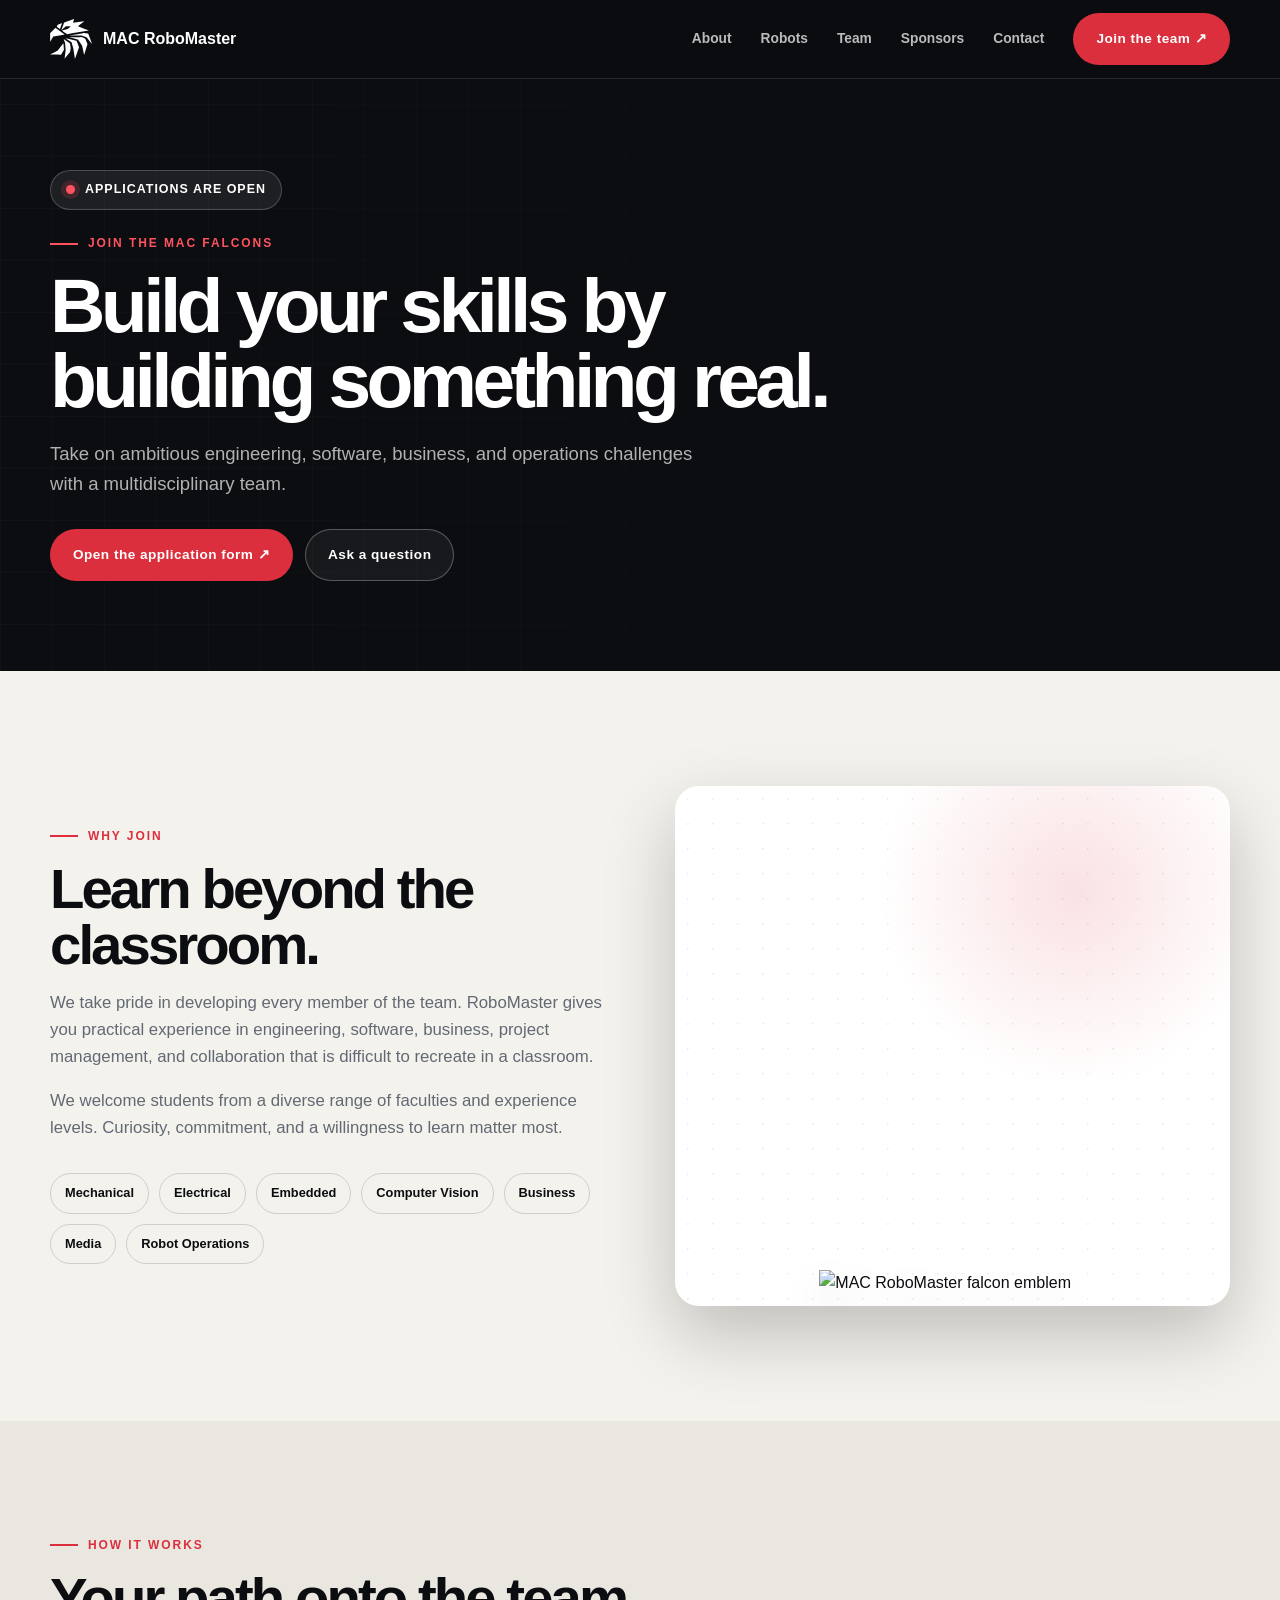
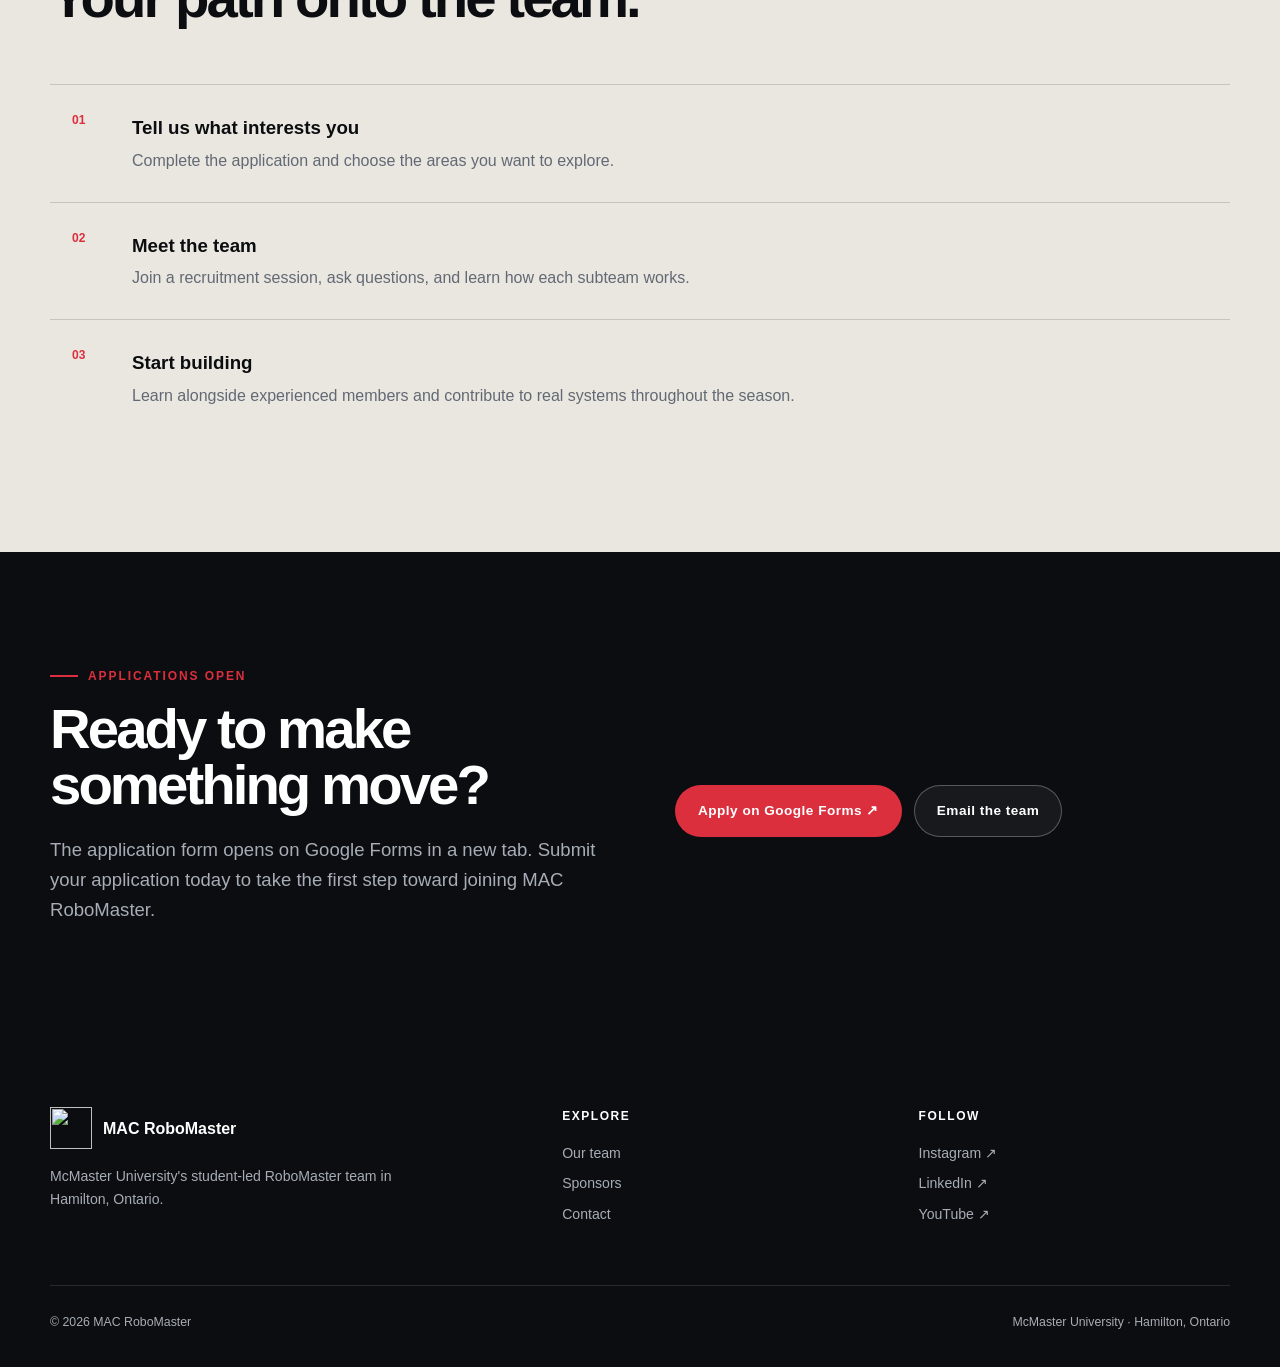
==== applications-open.html @ cfcf93a4 "Open team applications" ====
<!doctype html>
<html lang="en">
<head>
  <meta charset="utf-8">
  <meta name="viewport" content="width=device-width,initial-scale=1">
  <meta name="description" content="Applications to join MAC RoboMaster at McMaster University are now open.">
  <title>Applications Open — MAC RoboMaster</title>
  <link rel="icon" href="assets/img/favicon.ico">
  <link rel="stylesheet" href="assets/css/modern-site.css">
  <style>
    .split-media.logo-art { background: radial-gradient(circle at 72% 20%, rgba(220,47,61,.14), transparent 34%), #fff; }
    .split-media.logo-art::before { opacity: .12; background-image: radial-gradient(circle, rgba(11,13,16,.55) 1px, transparent 1px); }
    .split-media.logo-art img { width: 68%; right: 6%; bottom: 2%; mix-blend-mode: multiply; filter: drop-shadow(0 18px 18px rgba(0,0,0,.12)); }
    .open-badge { display: inline-flex; align-items: center; gap: 10px; margin-bottom: 24px; padding: 9px 15px; border: 1px solid rgba(255,255,255,.2); border-radius: 99px; background: rgba(255,255,255,.08); color: #fff; font-size: .78rem; font-weight: 800; letter-spacing: .08em; text-transform: uppercase; }
    .open-badge::before { width: 9px; height: 9px; border-radius: 50%; background: var(--red-light); box-shadow: 0 0 0 5px rgba(255,82,96,.15); content: ""; }
  </style>
</head>
<body>
  <a class="skip" href="#main">Skip to content</a>
  <header class="site-header"><nav class="nav container" aria-label="Main navigation">
    <a class="brand" href="index.html"><img src="assets/img/macrm_logo_wht.svg" alt=""><span>MAC RoboMaster</span></a>
    <button class="menu-button" id="menu-button" aria-expanded="false" aria-controls="nav-links" aria-label="Open navigation"><span></span></button>
    <div class="nav-links" id="nav-links"><a href="index.html">About</a><a href="Robots.html">Robots</a><a href="Team.html">Team</a><a href="Sponsor.html">Sponsors</a><a href="Contact.html">Contact</a><a class="button active" href="applications-open.html">Join the team ↗</a></div>
  </nav></header>
  <main id="main">
    <section class="page-hero"><div class="container">
      <div class="open-badge">Applications are open</div>
      <p class="eyebrow">Join the Mac Falcons</p>
      <h1 class="title">Build your skills by building something real.</h1>
      <p class="lede">Take on ambitious engineering, software, business, and operations challenges with a multidisciplinary team.</p>
      <div class="hero-actions"><a class="button" href="https://forms.gle/zu6FsdaZoTzcNTRL6" target="_blank" rel="noopener">Open the application form ↗</a><a class="button ghost" href="mailto:macrobomaster@gmail.com">Ask a question</a></div>
    </div></section>
    <section class="section"><div class="container split">
      <div class="reveal"><p class="eyebrow">Why join</p><h2 class="section-title">Learn beyond the classroom.</h2><div class="prose">
        <p>We take pride in developing every member of the team. RoboMaster gives you practical experience in engineering, software, business, project management, and collaboration that is difficult to recreate in a classroom.</p>
        <p>We welcome students from a diverse range of faculties and experience levels. Curiosity, commitment, and a willingness to learn matter most.</p>
      </div>
      <div class="roles"><span class="role">Mechanical</span><span class="role">Electrical</span><span class="role">Embedded</span><span class="role">Computer Vision</span><span class="role">Business</span><span class="role">Media</span><span class="role">Robot Operations</span></div></div>
      <div class="split-media logo-art reveal"><img src="assets/img/logo_master.png" alt="MAC RoboMaster falcon emblem"></div>
    </div></section>
    <section class="section soft"><div class="container"><div class="section-head reveal"><div><p class="eyebrow">How it works</p><h2 class="section-title">Your path onto the team.</h2></div></div>
      <div class="steps reveal"><article class="step"><h3>Tell us what interests you</h3><p>Complete the application and choose the areas you want to explore.</p></article><article class="step"><h3>Meet the team</h3><p>Join a recruitment session, ask questions, and learn how each subteam works.</p></article><article class="step"><h3>Start building</h3><p>Learn alongside experienced members and contribute to real systems throughout the season.</p></article></div>
    </div></section>
    <section class="section dark"><div class="container split"><div><p class="eyebrow">Applications open</p><h2 class="section-title">Ready to make something move?</h2><p class="lede">The application form opens on Google Forms in a new tab. Submit your application today to take the first step toward joining MAC RoboMaster.</p></div><div class="hero-actions"><a class="button" href="https://forms.gle/zu6FsdaZoTzcNTRL6" target="_blank" rel="noopener">Apply on Google Forms ↗</a><a class="button ghost" href="mailto:macrobomaster@gmail.com">Email the team</a></div></div></section>
  </main>
  <footer><div class="container"><div class="footer-top"><div><a class="brand" href="index.html"><img src="assets/img/logo.png" alt=""><span>MAC RoboMaster</span></a><p class="footer-note">McMaster University's student-led RoboMaster team in Hamilton, Ontario.</p></div><div class="footer-group"><strong>Explore</strong><a href="Team.html">Our team</a><a href="Sponsor.html">Sponsors</a><a href="Contact.html">Contact</a></div><div class="footer-group"><strong>Follow</strong><a href="https://instagram.com/macrobomaster">Instagram ↗</a><a href="https://www.linkedin.com/company/mac-robomaster">LinkedIn ↗</a><a href="https://www.youtube.com/channel/UCUXVhB4hOqwW6mYe6Jd7yig">YouTube ↗</a></div></div><div class="footer-bottom"><span>© <span data-year>2026</span> MAC RoboMaster</span><span>McMaster University · Hamilton, Ontario</span></div></div></footer>
  <script src="assets/js/modern-site.js"></script>
</body>
</html>
---- assets/css/modern-site.css ----
:root{--ink:#0b0d10;--soft:#15191f;--panel:#1b2027;--paper:#f4f2ed;--white:#fff;--muted:#a7adb6;--muted-dark:#626974;--red:#dc2f3d;--red-light:#ff5260;--gold:#f2b134;--line:rgba(255,255,255,.12);--radius:24px;--shadow:0 28px 70px rgba(0,0,0,.22);--max:1180px}
*,*:before,*:after{box-sizing:border-box}html{scroll-behavior:smooth}body{margin:0;color:var(--ink);background:var(--paper);font-family:Inter,ui-sans-serif,-apple-system,BlinkMacSystemFont,"Segoe UI",sans-serif;line-height:1.6;-webkit-font-smoothing:antialiased}body.menu-open{overflow:hidden}img{display:block;max-width:100%}a{color:inherit;text-decoration:none}button{font:inherit}a,button{-webkit-tap-highlight-color:transparent}:focus-visible{outline:3px solid var(--gold);outline-offset:4px}.container{width:min(calc(100% - 40px),var(--max));margin-inline:auto}.skip{position:fixed;top:12px;left:12px;z-index:100;padding:10px 14px;border-radius:8px;background:#fff;transform:translateY(-150%)}.skip:focus{transform:none}
.eyebrow{display:flex;align-items:center;gap:10px;margin:0 0 15px;color:var(--red);font-size:.75rem;font-weight:850;letter-spacing:.16em;text-transform:uppercase}.eyebrow:before{content:"";width:28px;height:2px;background:currentColor}.title{max-width:820px;margin:0;font-size:clamp(2.5rem,6vw,5.6rem);font-weight:850;letter-spacing:-.06em;line-height:.97}.section-title{max-width:760px;margin:0;font-size:clamp(2.2rem,4.4vw,4.2rem);font-weight:830;letter-spacing:-.052em;line-height:1}.lede{max-width:660px;margin:22px 0 0;color:var(--muted-dark);font-size:clamp(1rem,1.5vw,1.16rem)}.button{display:inline-flex;min-height:52px;align-items:center;justify-content:center;gap:9px;padding:0 22px;border:1px solid transparent;border-radius:99px;background:var(--red);color:#fff;font-size:.85rem;font-weight:800;letter-spacing:.035em;cursor:pointer;transition:.2s}.button:hover{transform:translateY(-2px);background:var(--red-light)}.button.ghost{border-color:rgba(255,255,255,.28);background:rgba(255,255,255,.05)}.button.ghost:hover{background:rgba(255,255,255,.12)}.text-link{padding-bottom:5px;border-bottom:1px solid;color:var(--red);font-size:.84rem;font-weight:800}
.site-header{position:fixed;inset:0 0 auto;z-index:40;border-bottom:1px solid var(--line);color:#fff;background:rgba(11,13,16,.9);backdrop-filter:blur(18px)}.nav{display:flex;height:78px;align-items:center;justify-content:space-between}.brand{display:inline-flex;align-items:center;gap:11px;font-weight:800}.brand img{width:42px;height:42px;object-fit:contain}.nav-links{display:flex;align-items:center;gap:29px}.nav-links>a:not(.button){color:rgba(255,255,255,.72);font-size:.86rem;font-weight:700}.nav-links>a.active,.nav-links>a:hover{color:#fff!important}.menu-button{display:none;width:46px;height:46px;align-items:center;justify-content:center;border:1px solid var(--line);border-radius:50%;color:#fff;background:rgba(255,255,255,.06)}.menu-button span,.menu-button span:before,.menu-button span:after{display:block;width:18px;height:2px;background:currentColor;content:""}.menu-button span:before{transform:translateY(-6px)}.menu-button span:after{transform:translateY(4px)}
.page-hero{position:relative;display:flex;min-height:600px;align-items:end;padding:170px 0 90px;overflow:hidden;color:#fff;background:var(--ink)}.page-hero:before{position:absolute;inset:0;content:"";background:linear-gradient(90deg,rgba(11,13,16,.98),rgba(11,13,16,.6)),var(--hero-image,url("../img/background.jpg")) center/cover}.page-hero:after{position:absolute;inset:0;content:"";opacity:.17;background-image:linear-gradient(rgba(255,255,255,.13) 1px,transparent 1px),linear-gradient(90deg,rgba(255,255,255,.13) 1px,transparent 1px);background-size:52px 52px;mask-image:linear-gradient(90deg,#000,transparent)}.page-hero .container{position:relative;z-index:1}.page-hero .eyebrow{color:var(--red-light)}.page-hero .lede{color:rgba(255,255,255,.68)}.hero-actions{display:flex;flex-wrap:wrap;gap:12px;margin-top:30px}
.section{padding:115px 0}.section.dark{color:#fff;background:var(--ink)}.section.soft{background:#eae7e0}.section-head{display:flex;align-items:end;justify-content:space-between;gap:50px;margin-bottom:58px}.section.dark .lede{color:var(--muted)}.grid{display:grid;gap:22px}.cards-4{grid-template-columns:repeat(4,1fr)}.cards-3{grid-template-columns:repeat(3,1fr)}.cards-2{grid-template-columns:repeat(2,1fr)}
.person{overflow:hidden;border-radius:var(--radius);background:#fff;box-shadow:0 10px 35px rgba(0,0,0,.07)}.person-image{aspect-ratio:1/.94;overflow:hidden;background:#d9d5cd}.person-image img{width:100%;height:100%;object-fit:cover;filter:saturate(.86);transition:transform .4s}.person:hover img{transform:scale(1.035)}.person-copy{padding:22px}.person h3{margin:0 0 5px;font-size:1.12rem;letter-spacing:-.025em}.person p{margin:0;color:var(--muted-dark);font-size:.84rem;line-height:1.5}.dark .person{background:var(--panel)}.dark .person p{color:var(--muted)}
.people-compact{display:grid;grid-template-columns:repeat(4,1fr);border-top:1px solid rgba(11,13,16,.16);border-left:1px solid rgba(11,13,16,.16)}.compact-person{padding:25px;border-right:1px solid rgba(11,13,16,.16);border-bottom:1px solid rgba(11,13,16,.16)}.compact-person strong{display:block}.compact-person span{color:var(--muted-dark);font-size:.82rem}
.sponsor-tier{margin-top:72px}.tier-title{display:flex;align-items:center;gap:18px;margin-bottom:24px;font-size:.78rem;font-weight:850;letter-spacing:.15em;text-transform:uppercase}.tier-title:after{height:1px;flex:1;content:"";background:rgba(11,13,16,.16)}.logo-grid{display:grid;grid-template-columns:repeat(3,1fr);gap:18px}.logo-card{display:flex;min-height:190px;align-items:center;justify-content:center;padding:35px;border:1px solid rgba(11,13,16,.11);border-radius:20px;background:#fff}.logo-card img{max-width:80%;max-height:105px;object-fit:contain}
.feature-card{min-height:280px;padding:32px;border:1px solid var(--line);border-radius:var(--radius);background:var(--panel)}.feature-card .num{color:var(--red-light);font-size:.72rem;font-weight:850;letter-spacing:.14em}.feature-card h3{margin:80px 0 10px;font-size:1.35rem}.feature-card p{margin:0;color:var(--muted);font-size:.9rem}
.split{display:grid;grid-template-columns:1fr 1fr;gap:70px;align-items:center}.split-media{position:relative;min-height:520px;overflow:hidden;border-radius:var(--radius);background:var(--soft);box-shadow:var(--shadow)}.split-media>img.cover{width:100%;height:100%;position:absolute;object-fit:cover;opacity:.64}.split-media.logo-art{background:radial-gradient(circle at 70% 20%,rgba(220,47,61,.35),transparent 30%),var(--soft)}.split-media.logo-art:before{position:absolute;inset:0;content:"";opacity:.22;background-image:radial-gradient(circle,rgba(255,255,255,.5) 1px,transparent 1px);background-size:25px 25px}.split-media.logo-art img{position:absolute;width:75%;right:-5%;bottom:-7%}.prose p{color:var(--muted-dark);font-size:1.05rem}.donate-box{display:flex;align-items:center;gap:30px;margin-top:32px;padding:24px;border:1px solid rgba(11,13,16,.12);border-radius:18px;background:#fff}.donate-box img{width:120px}.donate-box p{margin:0 0 12px;font-size:.85rem}
.contact-cards{display:grid;grid-template-columns:repeat(3,1fr);gap:20px}.contact-card{min-height:250px;padding:30px;border-radius:var(--radius);background:#fff;box-shadow:0 10px 35px rgba(0,0,0,.06)}.contact-card span{color:var(--red);font-size:.72rem;font-weight:850;letter-spacing:.14em;text-transform:uppercase}.contact-card h3{margin:70px 0 8px;font-size:1.4rem}.contact-card p,.contact-card address{margin:0;color:var(--muted-dark);font-size:.9rem;font-style:normal}.contact-card a:hover{color:var(--red)}.map{min-height:430px;overflow:hidden;border-radius:var(--radius);background:var(--soft)}.map iframe{display:block;width:100%;height:430px;border:0;filter:grayscale(.7) contrast(1.1)}.social-band{position:relative;padding:100px 0;color:#fff;background:linear-gradient(90deg,rgba(11,13,16,.94),rgba(11,13,16,.62)),url("../img/inst.jpg") center/cover}.social-band .container{display:flex;align-items:end;justify-content:space-between;gap:35px}
.steps{counter-reset:steps}.step{position:relative;padding:28px 28px 28px 82px;border-top:1px solid rgba(11,13,16,.16);counter-increment:steps}.step:before{position:absolute;left:22px;top:26px;color:var(--red);font-size:.75rem;font-weight:850;content:"0" counter(steps)}.step h3{margin:0 0 5px}.step p{margin:0;color:var(--muted-dark)}.roles{display:flex;flex-wrap:wrap;gap:10px;margin-top:32px}.role{padding:9px 14px;border:1px solid rgba(11,13,16,.15);border-radius:99px;font-size:.8rem;font-weight:750}
.status-page{display:grid;min-height:100svh;place-items:center;padding:110px 20px 40px;color:#fff;background:linear-gradient(90deg,rgba(11,13,16,.95),rgba(11,13,16,.72)),url("../img/background.jpg") center/cover}.status-card{width:min(100%,720px);padding:clamp(32px,7vw,70px);border:1px solid var(--line);border-radius:32px;background:rgba(20,24,30,.78);box-shadow:var(--shadow);backdrop-filter:blur(16px)}.status-icon{display:grid;width:62px;height:62px;margin-bottom:32px;place-items:center;border-radius:50%;background:rgba(220,47,61,.18);font-size:1.6rem}.status-card p{max-width:520px;color:var(--muted)}
footer{padding:68px 0 34px;color:#fff;background:var(--ink)}.footer-top{display:grid;padding-bottom:52px;grid-template-columns:1.2fr .8fr .8fr;gap:45px;border-bottom:1px solid var(--line)}.footer-top .brand{margin-bottom:16px}.footer-note{max-width:380px;margin:0;color:var(--muted);font-size:.88rem}.footer-group strong{display:block;margin-bottom:15px;font-size:.75rem;letter-spacing:.13em;text-transform:uppercase}.footer-group a{display:block;width:max-content;margin:8px 0;color:var(--muted);font-size:.88rem}.footer-group a:hover{color:#fff}.footer-bottom{display:flex;padding-top:27px;justify-content:space-between;color:var(--muted);font-size:.77rem}.reveal{opacity:0;transform:translateY(20px);transition:opacity .65s,transform .65s}.reveal.visible{opacity:1;transform:none}
@media(max-width:900px){.menu-button{display:flex}.nav-links{position:fixed;inset:78px 0 auto;display:grid;padding:25px 20px 32px;border-top:1px solid var(--line);background:rgba(11,13,16,.98);transform:translateY(-130%);transition:transform .25s}.nav-links.open{transform:none}.nav-links>a:not(.button){padding:7px 0;font-size:1rem}.cards-4,.cards-3{grid-template-columns:repeat(2,1fr)}.people-compact{grid-template-columns:repeat(3,1fr)}.split{grid-template-columns:1fr;gap:45px}.contact-cards{grid-template-columns:1fr}.social-band .container{display:block}.social-band .button{margin-top:25px}}
@media(max-width:640px){.container{width:min(calc(100% - 28px),var(--max))}.brand span{display:none}.page-hero{min-height:540px;padding:145px 0 72px}.section{padding:82px 0}.section-head{display:block;margin-bottom:40px}.cards-4,.cards-3,.cards-2,.logo-grid{grid-template-columns:1fr}.people-compact{grid-template-columns:repeat(2,1fr)}.split-media{min-height:380px}.donate-box{display:block}.donate-box img{margin-bottom:20px}.footer-top{grid-template-columns:1fr 1fr}.footer-top>:first-child{grid-column:1/-1}.footer-bottom{display:block}.footer-bottom span{display:block;margin:7px 0}}
@media(prefers-reduced-motion:reduce){html{scroll-behavior:auto}*,*:before,*:after{transition-duration:.01ms!important}.reveal{opacity:1;transform:none}}
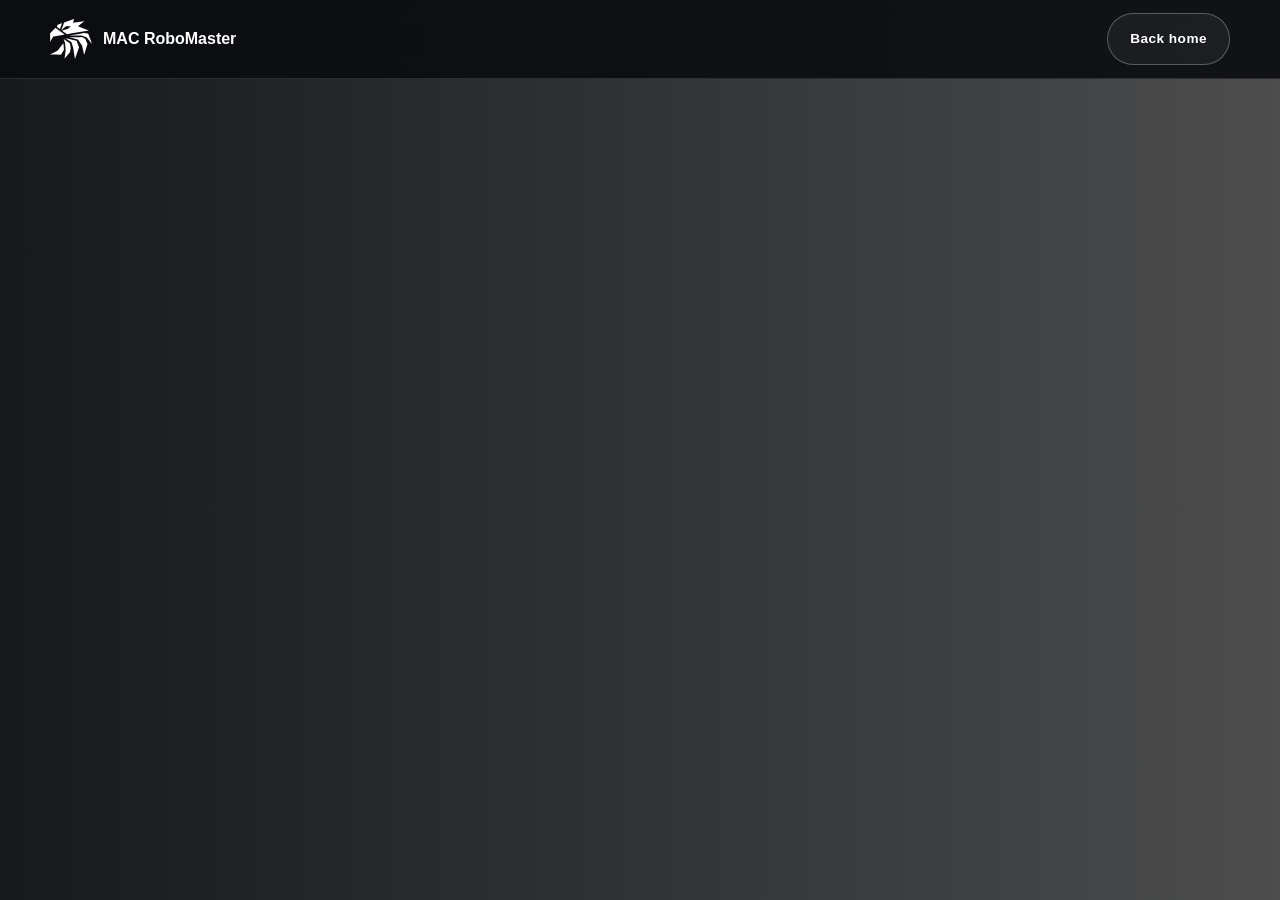
==== commit 9f84d519: "Update team names and close recruitment" ====
--- a/applications-open.html
+++ b/applications-open.html
@@ -3,47 +3,19 @@
 <head>
   <meta charset="utf-8">
   <meta name="viewport" content="width=device-width,initial-scale=1">
-  <meta name="description" content="Applications to join MAC RoboMaster at McMaster University are now open.">
-  <title>Applications Open — MAC RoboMaster</title>
+  <meta name="description" content="MAC RoboMaster applications are currently closed. Sign up for a recruitment reminder.">
+  <meta http-equiv="refresh" content="0; url=sorry.html">
+  <title>Applications Closed — MAC RoboMaster</title>
+  <link rel="canonical" href="sorry.html">
   <link rel="icon" href="assets/img/favicon.ico">
   <link rel="stylesheet" href="assets/css/modern-site.css">
-  <style>
-    .split-media.logo-art { background: radial-gradient(circle at 72% 20%, rgba(220,47,61,.14), transparent 34%), #fff; }
-    .split-media.logo-art::before { opacity: .12; background-image: radial-gradient(circle, rgba(11,13,16,.55) 1px, transparent 1px); }
-    .split-media.logo-art img { width: 68%; right: 6%; bottom: 2%; mix-blend-mode: multiply; filter: drop-shadow(0 18px 18px rgba(0,0,0,.12)); }
-    .open-badge { display: inline-flex; align-items: center; gap: 10px; margin-bottom: 24px; padding: 9px 15px; border: 1px solid rgba(255,255,255,.2); border-radius: 99px; background: rgba(255,255,255,.08); color: #fff; font-size: .78rem; font-weight: 800; letter-spacing: .08em; text-transform: uppercase; }
-    .open-badge::before { width: 9px; height: 9px; border-radius: 50%; background: var(--red-light); box-shadow: 0 0 0 5px rgba(255,82,96,.15); content: ""; }
-  </style>
 </head>
 <body>
-  <a class="skip" href="#main">Skip to content</a>
-  <header class="site-header"><nav class="nav container" aria-label="Main navigation">
-    <a class="brand" href="index.html"><img src="assets/img/macrm_logo_wht.svg" alt=""><span>MAC RoboMaster</span></a>
-    <button class="menu-button" id="menu-button" aria-expanded="false" aria-controls="nav-links" aria-label="Open navigation"><span></span></button>
-    <div class="nav-links" id="nav-links"><a href="index.html">About</a><a href="Robots.html">Robots</a><a href="Team.html">Team</a><a href="Sponsor.html">Sponsors</a><a href="Contact.html">Contact</a><a class="button active" href="applications-open.html">Join the team ↗</a></div>
-  </nav></header>
-  <main id="main">
-    <section class="page-hero"><div class="container">
-      <div class="open-badge">Applications are open</div>
-      <p class="eyebrow">Join the Mac Falcons</p>
-      <h1 class="title">Build your skills by building something real.</h1>
-      <p class="lede">Take on ambitious engineering, software, business, and operations challenges with a multidisciplinary team.</p>
-      <div class="hero-actions"><a class="button" href="https://forms.gle/zu6FsdaZoTzcNTRL6" target="_blank" rel="noopener">Open the application form ↗</a><a class="button ghost" href="mailto:macrobomaster@gmail.com">Ask a question</a></div>
-    </div></section>
-    <section class="section"><div class="container split">
-      <div class="reveal"><p class="eyebrow">Why join</p><h2 class="section-title">Learn beyond the classroom.</h2><div class="prose">
-        <p>We take pride in developing every member of the team. RoboMaster gives you practical experience in engineering, software, business, project management, and collaboration that is difficult to recreate in a classroom.</p>
-        <p>We welcome students from a diverse range of faculties and experience levels. Curiosity, commitment, and a willingness to learn matter most.</p>
-      </div>
-      <div class="roles"><span class="role">Mechanical</span><span class="role">Electrical</span><span class="role">Embedded</span><span class="role">Computer Vision</span><span class="role">Business</span><span class="role">Media</span><span class="role">Robot Operations</span></div></div>
-      <div class="split-media logo-art reveal"><img src="assets/img/logo_master.png" alt="MAC RoboMaster falcon emblem"></div>
-    </div></section>
-    <section class="section soft"><div class="container"><div class="section-head reveal"><div><p class="eyebrow">How it works</p><h2 class="section-title">Your path onto the team.</h2></div></div>
-      <div class="steps reveal"><article class="step"><h3>Tell us what interests you</h3><p>Complete the application and choose the areas you want to explore.</p></article><article class="step"><h3>Meet the team</h3><p>Join a recruitment session, ask questions, and learn how each subteam works.</p></article><article class="step"><h3>Start building</h3><p>Learn alongside experienced members and contribute to real systems throughout the season.</p></article></div>
-    </div></section>
-    <section class="section dark"><div class="container split"><div><p class="eyebrow">Applications open</p><h2 class="section-title">Ready to make something move?</h2><p class="lede">The application form opens on Google Forms in a new tab. Submit your application today to take the first step toward joining MAC RoboMaster.</p></div><div class="hero-actions"><a class="button" href="https://forms.gle/zu6FsdaZoTzcNTRL6" target="_blank" rel="noopener">Apply on Google Forms ↗</a><a class="button ghost" href="mailto:macrobomaster@gmail.com">Email the team</a></div></div></section>
-  </main>
-  <footer><div class="container"><div class="footer-top"><div><a class="brand" href="index.html"><img src="assets/img/logo.png" alt=""><span>MAC RoboMaster</span></a><p class="footer-note">McMaster University's student-led RoboMaster team in Hamilton, Ontario.</p></div><div class="footer-group"><strong>Explore</strong><a href="Team.html">Our team</a><a href="Sponsor.html">Sponsors</a><a href="Contact.html">Contact</a></div><div class="footer-group"><strong>Follow</strong><a href="https://instagram.com/macrobomaster">Instagram ↗</a><a href="https://www.linkedin.com/company/mac-robomaster">LinkedIn ↗</a><a href="https://www.youtube.com/channel/UCUXVhB4hOqwW6mYe6Jd7yig">YouTube ↗</a></div></div><div class="footer-bottom"><span>© <span data-year>2026</span> MAC RoboMaster</span><span>McMaster University · Hamilton, Ontario</span></div></div></footer>
-  <script src="assets/js/modern-site.js"></script>
+  <main class="status-page"><section class="status-card">
+    <p class="eyebrow">Recruitment update</p>
+    <h1 class="section-title">Applications are currently closed.</h1>
+    <p>Sign up for a reminder when recruitment reopens.</p>
+    <div class="hero-actions"><a class="button" href="sorry.html">Get an application reminder ↗</a><a class="button ghost" href="index.html">Back to homepage</a></div>
+  </section></main>
 </body>
 </html>
--- a/assets/css/modern-site.css
+++ b/assets/css/modern-site.css
@@ -3,7 +3,7 @@
 .eyebrow{display:flex;align-items:center;gap:10px;margin:0 0 15px;color:var(--red);font-size:.75rem;font-weight:850;letter-spacing:.16em;text-transform:uppercase}.eyebrow:before{content:"";width:28px;height:2px;background:currentColor}.title{max-width:820px;margin:0;font-size:clamp(2.5rem,6vw,5.6rem);font-weight:850;letter-spacing:-.06em;line-height:.97}.section-title{max-width:760px;margin:0;font-size:clamp(2.2rem,4.4vw,4.2rem);font-weight:830;letter-spacing:-.052em;line-height:1}.lede{max-width:660px;margin:22px 0 0;color:var(--muted-dark);font-size:clamp(1rem,1.5vw,1.16rem)}.button{display:inline-flex;min-height:52px;align-items:center;justify-content:center;gap:9px;padding:0 22px;border:1px solid transparent;border-radius:99px;background:var(--red);color:#fff;font-size:.85rem;font-weight:800;letter-spacing:.035em;cursor:pointer;transition:.2s}.button:hover{transform:translateY(-2px);background:var(--red-light)}.button.ghost{border-color:rgba(255,255,255,.28);background:rgba(255,255,255,.05)}.button.ghost:hover{background:rgba(255,255,255,.12)}.text-link{padding-bottom:5px;border-bottom:1px solid;color:var(--red);font-size:.84rem;font-weight:800}
 .site-header{position:fixed;inset:0 0 auto;z-index:40;border-bottom:1px solid var(--line);color:#fff;background:rgba(11,13,16,.9);backdrop-filter:blur(18px)}.nav{display:flex;height:78px;align-items:center;justify-content:space-between}.brand{display:inline-flex;align-items:center;gap:11px;font-weight:800}.brand img{width:42px;height:42px;object-fit:contain}.nav-links{display:flex;align-items:center;gap:29px}.nav-links>a:not(.button){color:rgba(255,255,255,.72);font-size:.86rem;font-weight:700}.nav-links>a.active,.nav-links>a:hover{color:#fff!important}.menu-button{display:none;width:46px;height:46px;align-items:center;justify-content:center;border:1px solid var(--line);border-radius:50%;color:#fff;background:rgba(255,255,255,.06)}.menu-button span,.menu-button span:before,.menu-button span:after{display:block;width:18px;height:2px;background:currentColor;content:""}.menu-button span:before{transform:translateY(-6px)}.menu-button span:after{transform:translateY(4px)}
 .page-hero{position:relative;display:flex;min-height:600px;align-items:end;padding:170px 0 90px;overflow:hidden;color:#fff;background:var(--ink)}.page-hero:before{position:absolute;inset:0;content:"";background:linear-gradient(90deg,rgba(11,13,16,.98),rgba(11,13,16,.6)),var(--hero-image,url("../img/background.jpg")) center/cover}.page-hero:after{position:absolute;inset:0;content:"";opacity:.17;background-image:linear-gradient(rgba(255,255,255,.13) 1px,transparent 1px),linear-gradient(90deg,rgba(255,255,255,.13) 1px,transparent 1px);background-size:52px 52px;mask-image:linear-gradient(90deg,#000,transparent)}.page-hero .container{position:relative;z-index:1}.page-hero .eyebrow{color:var(--red-light)}.page-hero .lede{color:rgba(255,255,255,.68)}.hero-actions{display:flex;flex-wrap:wrap;gap:12px;margin-top:30px}
-.section{padding:115px 0}.section.dark{color:#fff;background:var(--ink)}.section.soft{background:#eae7e0}.section-head{display:flex;align-items:end;justify-content:space-between;gap:50px;margin-bottom:58px}.section.dark .lede{color:var(--muted)}.grid{display:grid;gap:22px}.cards-4{grid-template-columns:repeat(4,1fr)}.cards-3{grid-template-columns:repeat(3,1fr)}.cards-2{grid-template-columns:repeat(2,1fr)}
+.section{padding:115px 0}.section.dark{color:#fff;background:var(--ink)}.section.soft{background:#eae7e0}.section-head{display:flex;align-items:end;justify-content:space-between;gap:50px;margin-bottom:58px}.section.dark .lede{color:var(--muted)}.grid{display:grid;gap:22px}.cards-5{grid-template-columns:repeat(5,minmax(0,1fr))}.cards-4{grid-template-columns:repeat(4,1fr)}.cards-3{grid-template-columns:repeat(3,1fr)}.cards-2{grid-template-columns:repeat(2,1fr)}
 .person{overflow:hidden;border-radius:var(--radius);background:#fff;box-shadow:0 10px 35px rgba(0,0,0,.07)}.person-image{aspect-ratio:1/.94;overflow:hidden;background:#d9d5cd}.person-image img{width:100%;height:100%;object-fit:cover;filter:saturate(.86);transition:transform .4s}.person:hover img{transform:scale(1.035)}.person-copy{padding:22px}.person h3{margin:0 0 5px;font-size:1.12rem;letter-spacing:-.025em}.person p{margin:0;color:var(--muted-dark);font-size:.84rem;line-height:1.5}.dark .person{background:var(--panel)}.dark .person p{color:var(--muted)}
 .people-compact{display:grid;grid-template-columns:repeat(4,1fr);border-top:1px solid rgba(11,13,16,.16);border-left:1px solid rgba(11,13,16,.16)}.compact-person{padding:25px;border-right:1px solid rgba(11,13,16,.16);border-bottom:1px solid rgba(11,13,16,.16)}.compact-person strong{display:block}.compact-person span{color:var(--muted-dark);font-size:.82rem}
 .sponsor-tier{margin-top:72px}.tier-title{display:flex;align-items:center;gap:18px;margin-bottom:24px;font-size:.78rem;font-weight:850;letter-spacing:.15em;text-transform:uppercase}.tier-title:after{height:1px;flex:1;content:"";background:rgba(11,13,16,.16)}.logo-grid{display:grid;grid-template-columns:repeat(3,1fr);gap:18px}.logo-card{display:flex;min-height:190px;align-items:center;justify-content:center;padding:35px;border:1px solid rgba(11,13,16,.11);border-radius:20px;background:#fff}.logo-card img{max-width:80%;max-height:105px;object-fit:contain}
@@ -13,6 +13,6 @@
 .steps{counter-reset:steps}.step{position:relative;padding:28px 28px 28px 82px;border-top:1px solid rgba(11,13,16,.16);counter-increment:steps}.step:before{position:absolute;left:22px;top:26px;color:var(--red);font-size:.75rem;font-weight:850;content:"0" counter(steps)}.step h3{margin:0 0 5px}.step p{margin:0;color:var(--muted-dark)}.roles{display:flex;flex-wrap:wrap;gap:10px;margin-top:32px}.role{padding:9px 14px;border:1px solid rgba(11,13,16,.15);border-radius:99px;font-size:.8rem;font-weight:750}
 .status-page{display:grid;min-height:100svh;place-items:center;padding:110px 20px 40px;color:#fff;background:linear-gradient(90deg,rgba(11,13,16,.95),rgba(11,13,16,.72)),url("../img/background.jpg") center/cover}.status-card{width:min(100%,720px);padding:clamp(32px,7vw,70px);border:1px solid var(--line);border-radius:32px;background:rgba(20,24,30,.78);box-shadow:var(--shadow);backdrop-filter:blur(16px)}.status-icon{display:grid;width:62px;height:62px;margin-bottom:32px;place-items:center;border-radius:50%;background:rgba(220,47,61,.18);font-size:1.6rem}.status-card p{max-width:520px;color:var(--muted)}
 footer{padding:68px 0 34px;color:#fff;background:var(--ink)}.footer-top{display:grid;padding-bottom:52px;grid-template-columns:1.2fr .8fr .8fr;gap:45px;border-bottom:1px solid var(--line)}.footer-top .brand{margin-bottom:16px}.footer-note{max-width:380px;margin:0;color:var(--muted);font-size:.88rem}.footer-group strong{display:block;margin-bottom:15px;font-size:.75rem;letter-spacing:.13em;text-transform:uppercase}.footer-group a{display:block;width:max-content;margin:8px 0;color:var(--muted);font-size:.88rem}.footer-group a:hover{color:#fff}.footer-bottom{display:flex;padding-top:27px;justify-content:space-between;color:var(--muted);font-size:.77rem}.reveal{opacity:0;transform:translateY(20px);transition:opacity .65s,transform .65s}.reveal.visible{opacity:1;transform:none}
-@media(max-width:900px){.menu-button{display:flex}.nav-links{position:fixed;inset:78px 0 auto;display:grid;padding:25px 20px 32px;border-top:1px solid var(--line);background:rgba(11,13,16,.98);transform:translateY(-130%);transition:transform .25s}.nav-links.open{transform:none}.nav-links>a:not(.button){padding:7px 0;font-size:1rem}.cards-4,.cards-3{grid-template-columns:repeat(2,1fr)}.people-compact{grid-template-columns:repeat(3,1fr)}.split{grid-template-columns:1fr;gap:45px}.contact-cards{grid-template-columns:1fr}.social-band .container{display:block}.social-band .button{margin-top:25px}}
-@media(max-width:640px){.container{width:min(calc(100% - 28px),var(--max))}.brand span{display:none}.page-hero{min-height:540px;padding:145px 0 72px}.section{padding:82px 0}.section-head{display:block;margin-bottom:40px}.cards-4,.cards-3,.cards-2,.logo-grid{grid-template-columns:1fr}.people-compact{grid-template-columns:repeat(2,1fr)}.split-media{min-height:380px}.donate-box{display:block}.donate-box img{margin-bottom:20px}.footer-top{grid-template-columns:1fr 1fr}.footer-top>:first-child{grid-column:1/-1}.footer-bottom{display:block}.footer-bottom span{display:block;margin:7px 0}}
+@media(max-width:900px){.menu-button{display:flex}.nav-links{position:fixed;inset:78px 0 auto;display:grid;padding:25px 20px 32px;border-top:1px solid var(--line);background:rgba(11,13,16,.98);transform:translateY(-130%);transition:transform .25s}.nav-links.open{transform:none}.nav-links>a:not(.button){padding:7px 0;font-size:1rem}.cards-5,.cards-4,.cards-3{grid-template-columns:repeat(2,1fr)}.people-compact{grid-template-columns:repeat(3,1fr)}.split{grid-template-columns:1fr;gap:45px}.contact-cards{grid-template-columns:1fr}.social-band .container{display:block}.social-band .button{margin-top:25px}}
+@media(max-width:640px){.container{width:min(calc(100% - 28px),var(--max))}.brand span{display:none}.page-hero{min-height:540px;padding:145px 0 72px}.section{padding:82px 0}.section-head{display:block;margin-bottom:40px}.cards-5,.cards-4,.cards-3,.cards-2,.logo-grid{grid-template-columns:1fr}.people-compact{grid-template-columns:repeat(2,1fr)}.split-media{min-height:380px}.donate-box{display:block}.donate-box img{margin-bottom:20px}.footer-top{grid-template-columns:1fr 1fr}.footer-top>:first-child{grid-column:1/-1}.footer-bottom{display:block}.footer-bottom span{display:block;margin:7px 0}}
 @media(prefers-reduced-motion:reduce){html{scroll-behavior:auto}*,*:before,*:after{transition-duration:.01ms!important}.reveal{opacity:1;transform:none}}
